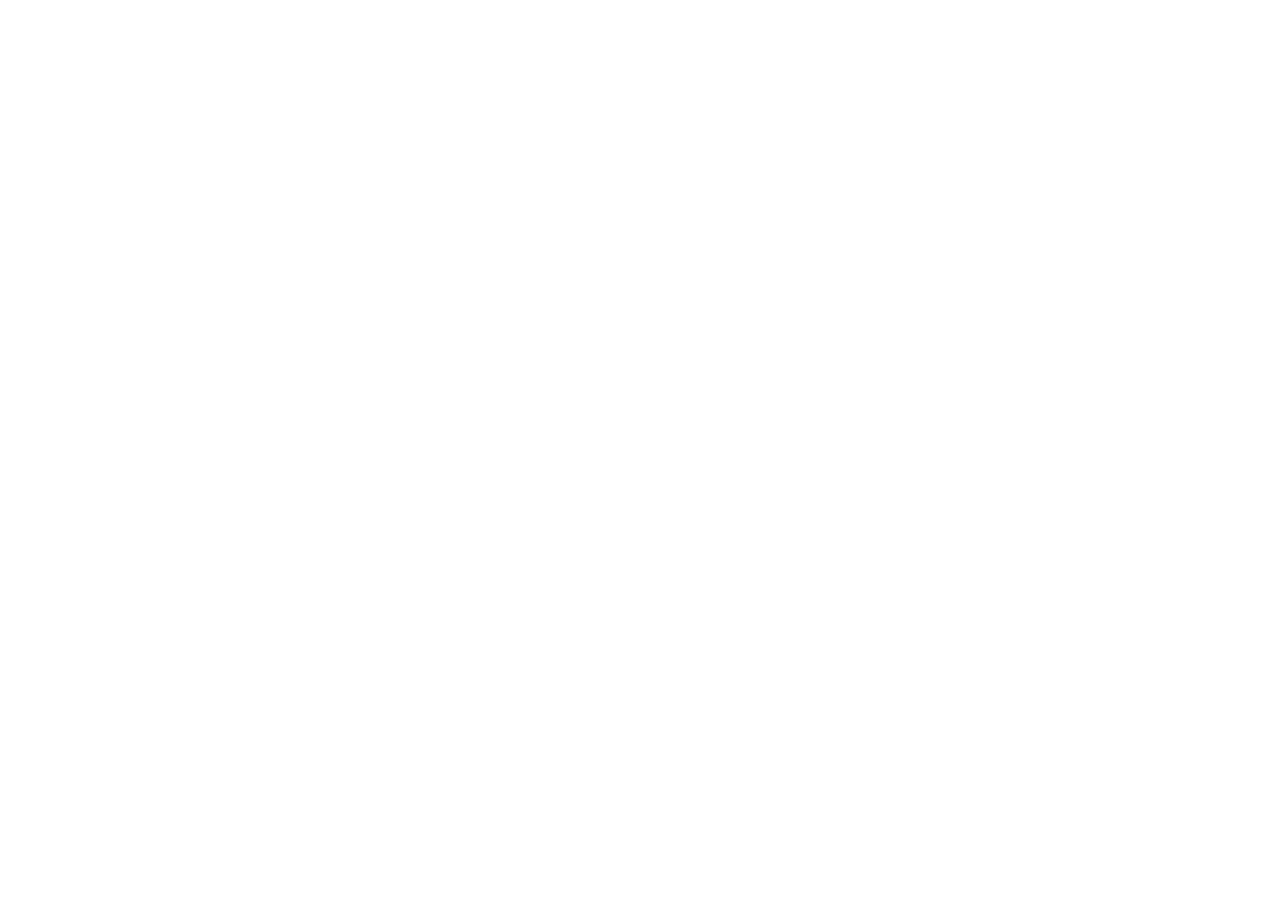
==== index.html @ 533ec4ee "start" ====
<!DOCTYPE html>
<html lang="en">
<head>
    <meta charset="UTF-8">
    <meta http-equiv="X-UA-Compatible" content="IE=edge">
    <meta name="viewport" content="width=device-width, initial-scale=1.0">
    <link rel="stylesheet" href="css/style.css">
    <title>Shoes</title>
</head>
<body>
    
</body>
</html>
---- css/style.css ----
*{
    box-sizing: content-box;
    padding: 0;
    margin: 0;
}
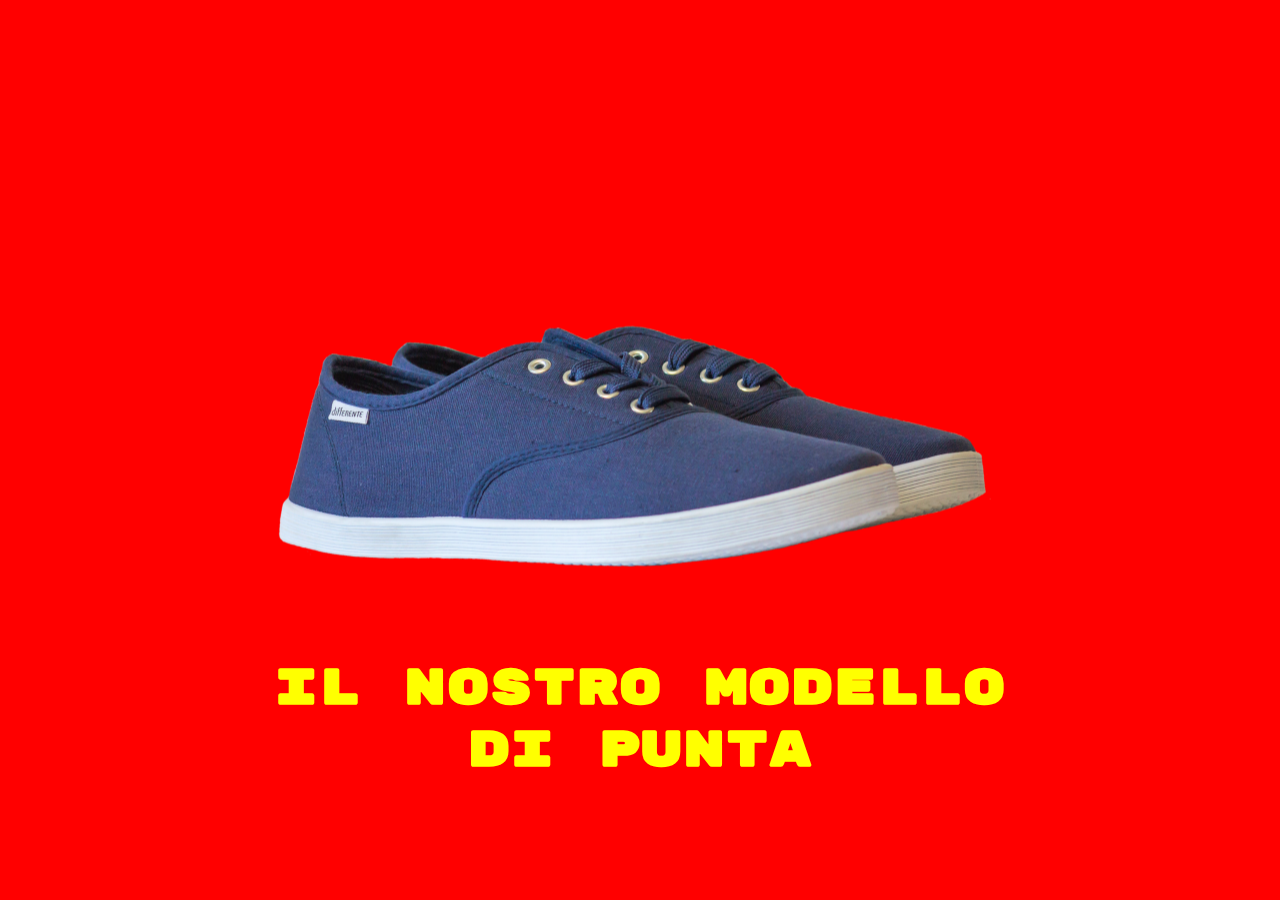
==== commit 259f1a4e: "modifiche del layout" ====
--- a/index.html
+++ b/index.html
@@ -5,9 +5,19 @@
     <meta http-equiv="X-UA-Compatible" content="IE=edge">
     <meta name="viewport" content="width=device-width, initial-scale=1.0">
     <link rel="stylesheet" href="css/style.css">
+    <link rel="preconnect" href="https://fonts.googleapis.com">
+    <link rel="preconnect" href="https://fonts.gstatic.com" crossorigin>
+    <link href="https://fonts.googleapis.com/css2?family=Rubik+Mono+One&display=swap" rel="stylesheet">
     <title>Shoes</title>
 </head>
 <body>
+<!--contenitore principale-->    
+    <article class="container">
+        <div class="container-red">
+            <img src="img/01.png" alt="red">
+            <h1> il nostro modello <br> di punta</h1>
+        </div>
+    </article>
     
 </body>
 </html>--- a/css/style.css
+++ b/css/style.css
@@ -2,4 +2,26 @@
     box-sizing: content-box;
     padding: 0;
     margin: 0;
+}
+/* contenitore principale */
+.container{
+    height: 100vh;
+    width: 100vw;
+    background-color: #ff0000;
+    position: relative;
+}
+
+.container-red{
+    position: absolute;
+    top: 50%;
+    right: 50%;
+    transform: translate(50%,-50%);
+}
+
+h1{
+    text-transform: uppercase;
+    text-align: center;
+    font-size: 50px;
+    font-family: 'Rubik Mono One', sans-serif;
+    color: #ffff00;
 }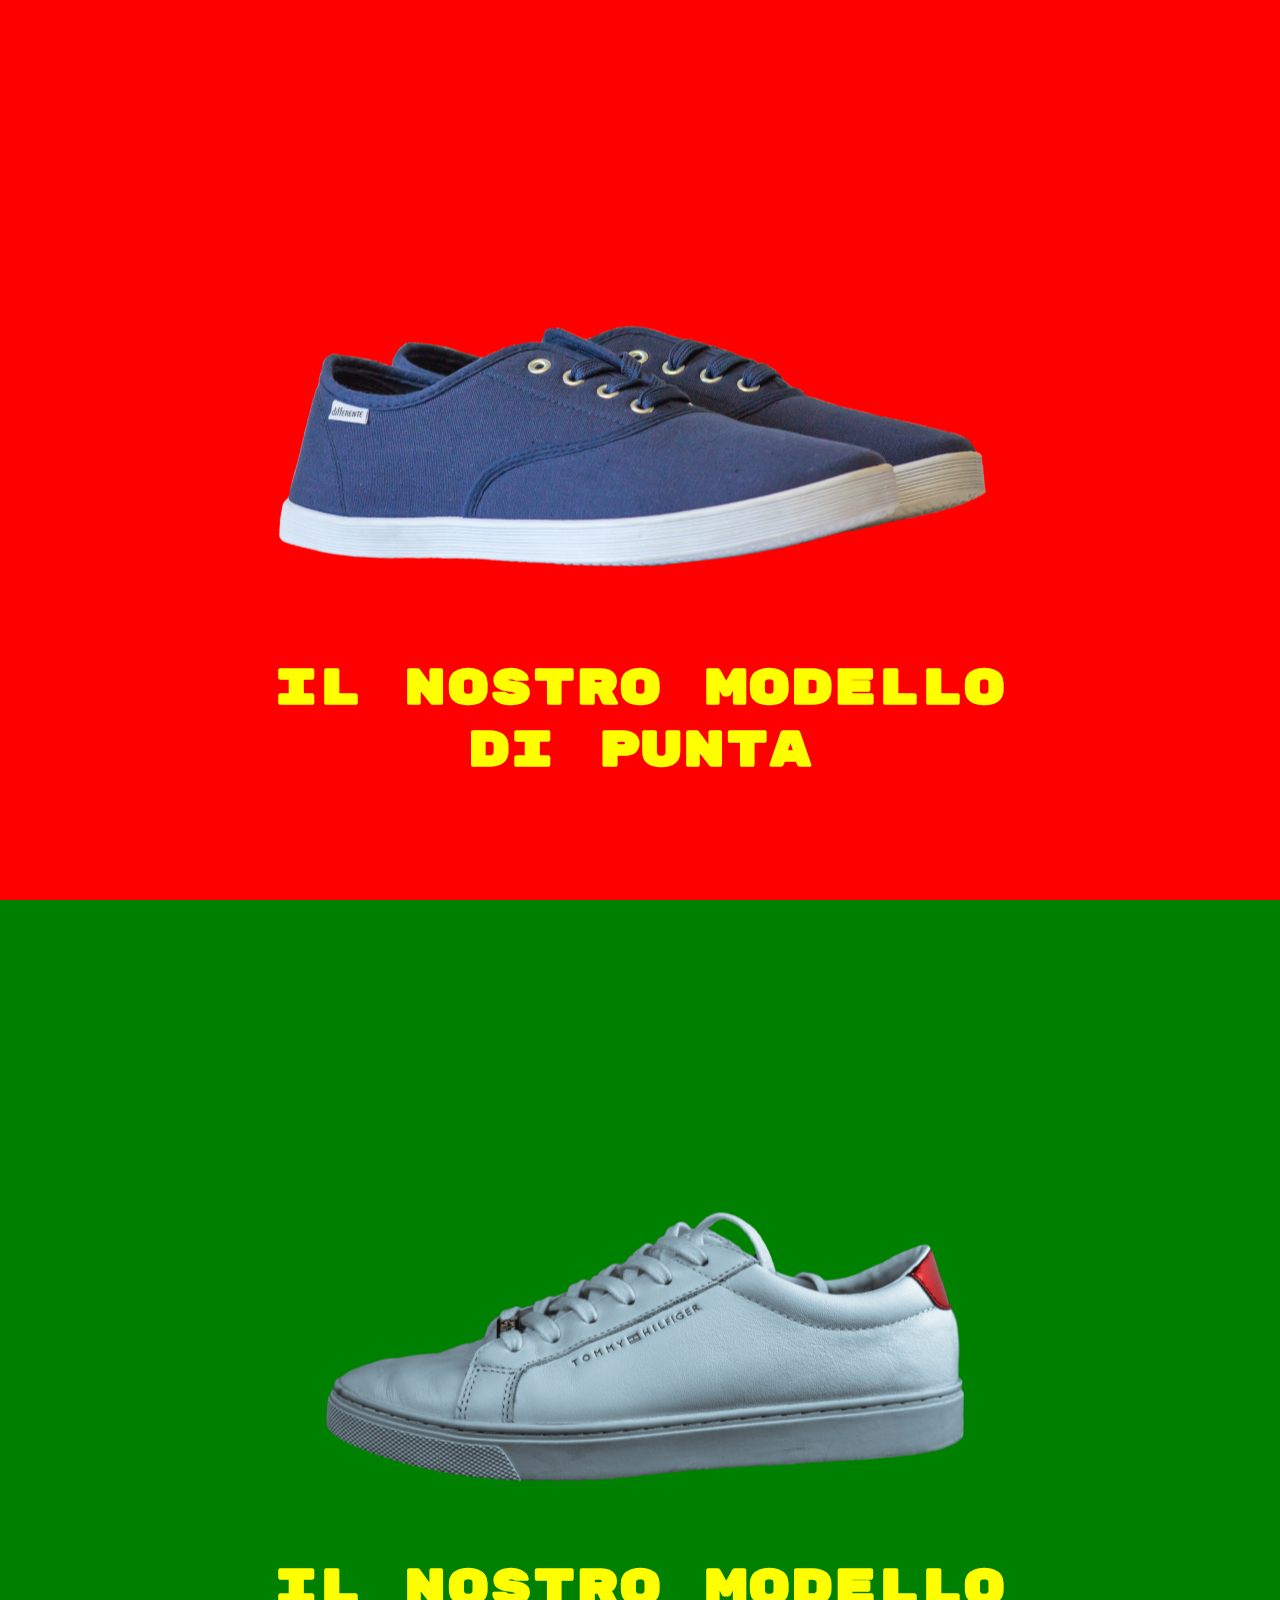
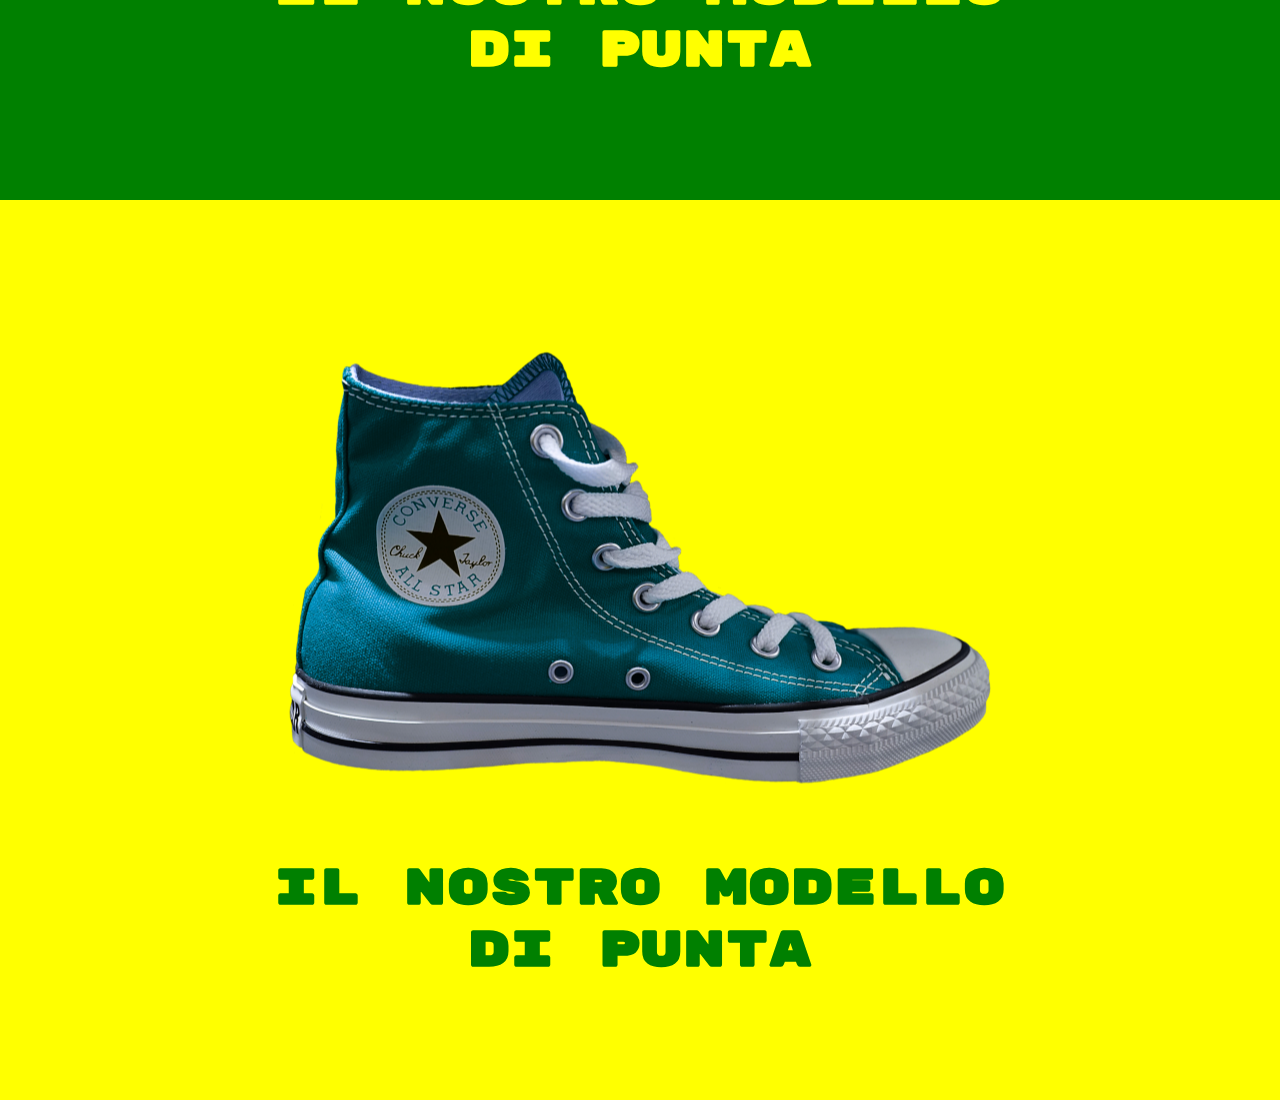
==== commit 13c59cd8: "fine esercizio no bonus" ====
--- a/index.html
+++ b/index.html
@@ -12,12 +12,25 @@
 </head>
 <body>
 <!--contenitore principale-->    
-    <article class="container">
-        <div class="container-red">
+    <article class="container red">
+        <div class="box">
             <img src="img/01.png" alt="red">
-            <h1> il nostro modello <br> di punta</h1>
+            <h1 class="title"> il nostro modello <br> di punta</h1>
         </div>
     </article>
     
+    <article class="container green">
+        <div class="box">
+            <img src="img/02.png" alt="green">
+            <h1 class="title"> il nostro modello <br> di punta</h1>
+        </div>
+    </article>
+
+    <article class="container yellow">
+        <div class="box">
+            <img src="img/03.png" alt="yellow">
+            <h1 class="title color"> il nostro modello <br> di punta</h1>
+        </div>
+    </article>
 </body>
 </html>--- a/css/style.css
+++ b/css/style.css
@@ -6,22 +6,36 @@
 /* contenitore principale */
 .container{
     height: 100vh;
-    width: 100vw;
-    background-color: #ff0000;
+    width: 100%;
     position: relative;
 }
 
-.container-red{
+.box{
     position: absolute;
     top: 50%;
     right: 50%;
     transform: translate(50%,-50%);
 }
 
-h1{
+.red{
+    background-color: red;
+}
+
+.green{
+    background-color: green;
+}
+
+.yellow{
+    background-color: yellow;
+}
+
+.title{
     text-transform: uppercase;
     text-align: center;
     font-size: 50px;
     font-family: 'Rubik Mono One', sans-serif;
     color: #ffff00;
+}
+.color{
+    color: green;
 }